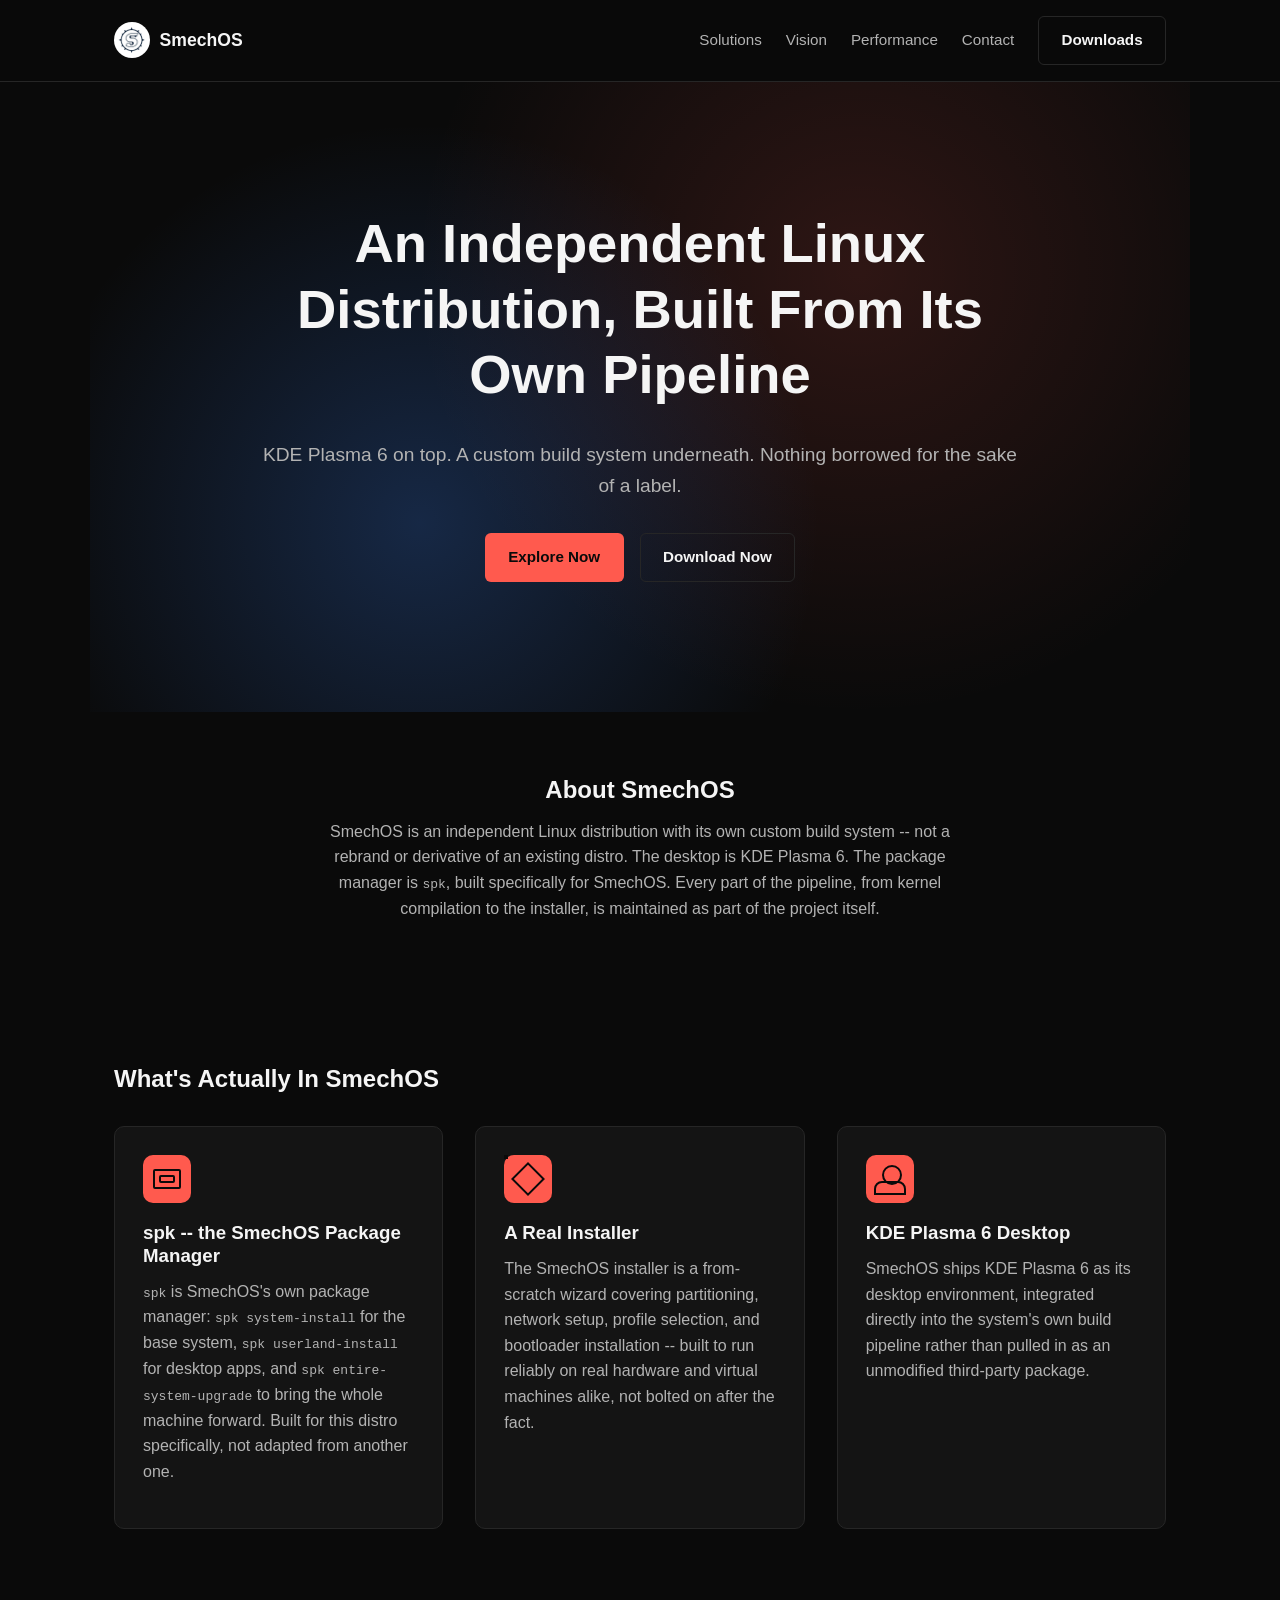
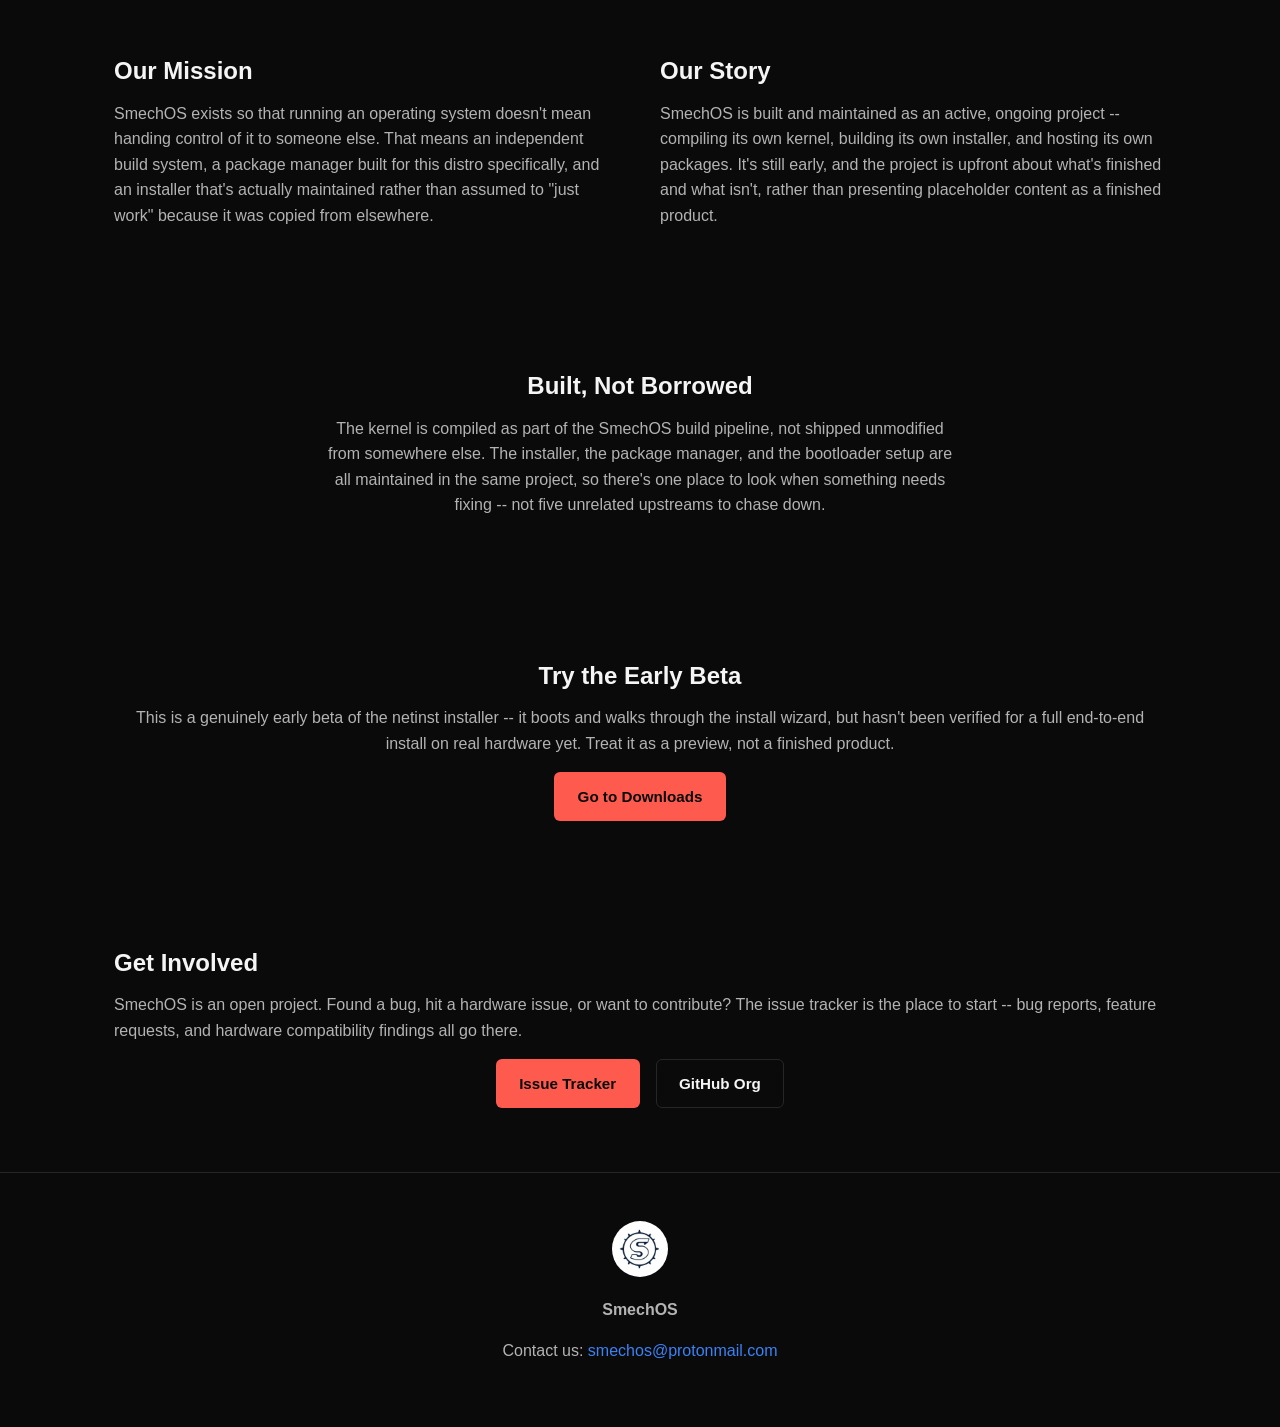
==== index.html @ b71bc3dc "Add favicon" ====
<!DOCTYPE html>
<html lang="en">
<head>
<meta charset="UTF-8">
<meta name="viewport" content="width=device-width, initial-scale=1.0">
<title>SmechOS -- An Independent, Sovereign Linux Distribution</title>
<link rel="stylesheet" href="style.css">
<link rel=icon href=logo.jpg type=image/jpeg>
</head>
<body>

<header class="site-header">
  <div class="header-inner">
    <a class="brand" href="#home">
      <img class="brand-logo" src="logo.jpg" alt="SmechOS logo">
      <span class="brand-name">SmechOS</span>
    </a>
    <nav class="nav" id="nav">
      <a href="#solutions">Solutions</a>
      <a href="#vision">Vision</a>
      <a href="#performance">Performance</a>
      <a href="#contact">Contact</a>
    </nav>
    <a class="btn btn-outline header-cta" href="downloads.html">Downloads</a>
    <button class="nav-toggle" id="navToggle" aria-label="Toggle navigation" aria-expanded="false">
      <span></span><span></span><span></span>
    </button>
  </div>
</header>

<main>

  <section class="hero" id="home">
    <div class="hero-bg" aria-hidden="true"></div>
    <div class="hero-content">
      <h1>An Independent Linux Distribution, Built From Its Own Pipeline</h1>
      <p class="hero-sub">KDE Plasma 6 on top. A custom build system underneath. Nothing borrowed for the sake of a label.</p>
      <div class="hero-actions">
        <a class="btn btn-primary" href="#solutions">Explore Now</a>
        <a class="btn btn-outline" href="downloads.html">Download Now</a>
      </div>
    </div>
  </section>

  <section class="about" id="about">
    <h2>About SmechOS</h2>
    <p>SmechOS is an independent Linux distribution with its own custom build
       system -- not a rebrand or derivative of an existing distro. The
       desktop is KDE Plasma 6. The package manager is <code>spk</code>,
       built specifically for SmechOS. Every part of the pipeline, from
       kernel compilation to the installer, is maintained as part of the
       project itself.</p>
  </section>

  <section class="solutions" id="solutions">
    <h2>What's Actually In SmechOS</h2>
    <div class="feature-grid">
      <article class="feature-card">
        <div class="feature-icon feature-icon-layers" aria-hidden="true"></div>
        <h3>spk -- the SmechOS Package Manager</h3>
        <p><code>spk</code> is SmechOS's own package manager: <code>spk
           system-install</code> for the base system, <code>spk
           userland-install</code> for desktop apps, and <code>spk
           entire-system-upgrade</code> to bring the whole machine forward.
           Built for this distro specifically, not adapted from another
           one.</p>
      </article>
      <article class="feature-card">
        <div class="feature-icon feature-icon-facet" aria-hidden="true"></div>
        <h3>A Real Installer</h3>
        <p>The SmechOS installer is a from-scratch wizard covering
           partitioning, network setup, profile selection, and bootloader
           installation -- built to run reliably on real hardware and
           virtual machines alike, not bolted on after the fact.</p>
      </article>
      <article class="feature-card">
        <div class="feature-icon feature-icon-people" aria-hidden="true"></div>
        <h3>KDE Plasma 6 Desktop</h3>
        <p>SmechOS ships KDE Plasma 6 as its desktop environment, integrated
           directly into the system's own build pipeline rather than pulled
           in as an unmodified third-party package.</p>
      </article>
    </div>
  </section>

  <section class="vision" id="vision">
    <div class="vision-block">
      <h2>Our Mission</h2>
      <p>SmechOS exists so that running an operating system doesn't mean
         handing control of it to someone else. That means an independent
         build system, a package manager built for this distro specifically,
         and an installer that's actually maintained rather than assumed to
         "just work" because it was copied from elsewhere.</p>
    </div>
    <div class="vision-block">
      <h2>Our Story</h2>
      <p>SmechOS is built and maintained as an active, ongoing project --
         compiling its own kernel, building its own installer, and hosting
         its own packages. It's still early, and the project is upfront about
         what's finished and what isn't, rather than presenting placeholder
         content as a finished product.</p>
    </div>
  </section>

  <section class="performance" id="performance">
    <h2>Built, Not Borrowed</h2>
    <p>The kernel is compiled as part of the SmechOS build pipeline, not
       shipped unmodified from somewhere else. The installer, the package
       manager, and the bootloader setup are all maintained in the same
       project, so there's one place to look when something needs fixing --
       not five unrelated upstreams to chase down.</p>
  </section>

  <section class="cta" id="cta">
    <h2>Try the Early Beta</h2>
    <p>This is a genuinely early beta of the netinst installer -- it boots
       and walks through the install wizard, but hasn't been verified for a
       full end-to-end install on real hardware yet. Treat it as a preview,
       not a finished product.</p>
    <a class="btn btn-primary" href="downloads.html">Go to Downloads</a>
  </section>

  <section class="community" id="community">
    <h2>Get Involved</h2>
    <p>SmechOS is an open project. Found a bug, hit a hardware issue, or
       want to contribute? The issue tracker is the place to start --
       bug reports, feature requests, and hardware compatibility findings
       all go there.</p>
    <div class="hero-actions">
      <a class="btn btn-primary" href="https://github.com/Smech-Labs/smechos-issues" target="_blank" rel="noopener">Issue Tracker</a>
      <a class="btn btn-outline" href="https://github.com/Smech-Labs" target="_blank" rel="noopener">GitHub Org</a>
    </div>
  </section>

</main>

<footer class="site-footer" id="contact">
  <img class="footer-logo" src="logo.jpg" alt="SmechOS logo">
  <p class="footer-brand">SmechOS</p>
  <p>Contact us: <a href="mailto:smechos@protonmail.com">smechos@protonmail.com</a></p>
</footer>

<script src="app.js"></script>
</body>
</html>
---- style.css ----
/* SmechOS -- hand-authored replica of the Wix marketing site layout */

:root {
  --bg: #0a0a0a;
  --bg-raised: #141414;
  --text: #f5f5f5;
  --text-dim: #b3b3b3;
  --accent: #ff5a4e;
  --accent-blue: #3b82f6;
  --border: #262626;
  --max-width: 1100px;
}

* {
  box-sizing: border-box;
}

html, body {
  margin: 0;
  padding: 0;
  background: var(--bg);
  color: var(--text);
  font-family: -apple-system, "Segoe UI", Roboto, Helvetica, Arial, sans-serif;
  line-height: 1.6;
  scroll-behavior: smooth;
}

h1, h2, h3 {
  font-weight: 700;
  line-height: 1.2;
  margin: 0 0 0.6em;
}

p {
  color: var(--text-dim);
  margin: 0 0 1em;
}

a {
  color: var(--text);
  text-decoration: none;
}

/* ---------- header ---------- */

.site-header {
  position: sticky;
  top: 0;
  z-index: 50;
  background: rgba(10, 10, 10, 0.92);
  backdrop-filter: blur(6px);
  border-bottom: 1px solid var(--border);
}

.header-inner {
  max-width: var(--max-width);
  margin: 0 auto;
  padding: 1rem 1.5rem;
  display: flex;
  align-items: center;
  gap: 1.5rem;
}

.brand {
  display: flex;
  align-items: center;
  gap: 0.6rem;
  margin-right: auto;
}

.brand-logo {
  width: 36px;
  height: 36px;
  border-radius: 50%;
}

.brand-name {
  font-weight: 700;
  font-size: 1.1rem;
}

.nav {
  display: flex;
  gap: 1.5rem;
}

.nav a {
  color: var(--text-dim);
  font-size: 0.95rem;
  transition: color 0.15s ease;
}

.nav a:hover,
.nav a:focus {
  color: var(--accent);
}

.header-cta {
  flex-shrink: 0;
}

.nav-toggle {
  display: none;
  flex-direction: column;
  justify-content: center;
  gap: 5px;
  width: 32px;
  height: 32px;
  background: none;
  border: none;
  cursor: pointer;
  padding: 0;
}

.nav-toggle span {
  display: block;
  height: 2px;
  background: var(--text);
}

/* ---------- buttons ---------- */

.btn {
  display: inline-block;
  padding: 0.7rem 1.4rem;
  border-radius: 6px;
  font-size: 0.95rem;
  font-weight: 600;
  cursor: pointer;
  border: 1px solid transparent;
  transition: transform 0.15s ease, background 0.15s ease, color 0.15s ease;
}

.btn:hover {
  transform: translateY(-1px);
}

.btn-primary {
  background: var(--accent);
  color: #0a0a0a;
}

.btn-primary:hover {
  background: #ff7167;
}

.btn-outline {
  background: transparent;
  color: var(--text);
  border-color: var(--border);
}

.btn-outline:hover {
  border-color: var(--accent);
  color: var(--accent);
}

/* ---------- hero ---------- */

.hero {
  position: relative;
  min-height: 70vh;
  display: flex;
  align-items: center;
  justify-content: center;
  text-align: center;
  overflow: hidden;
  padding: 4rem 1.5rem;
}

.hero-bg {
  position: absolute;
  inset: 0;
  z-index: 0;
  background:
    radial-gradient(circle at 30% 70%, rgba(59, 130, 246, 0.25), transparent 45%),
    radial-gradient(circle at 70% 30%, rgba(255, 90, 78, 0.15), transparent 50%);
  animation: drift 18s ease-in-out infinite alternate;
}

@keyframes drift {
  from { transform: scale(1) translate(0, 0); }
  to   { transform: scale(1.15) translate(-2%, 2%); }
}

.hero-content {
  position: relative;
  z-index: 1;
  max-width: 760px;
}

.hero h1 {
  font-size: clamp(2.2rem, 5vw, 3.4rem);
}

.hero-sub {
  font-size: 1.2rem;
  color: var(--text-dim);
  margin-bottom: 2rem;
}

.hero-actions {
  display: flex;
  gap: 1rem;
  justify-content: center;
  flex-wrap: wrap;
}

/* ---------- generic section ---------- */

main > section {
  max-width: var(--max-width);
  margin: 0 auto;
  padding: 4rem 1.5rem;
}

.about, .performance, .cta {
  text-align: center;
}

.about p, .performance p {
  max-width: 640px;
  margin-inline: auto;
}

/* ---------- feature grid ---------- */

.feature-grid {
  display: grid;
  grid-template-columns: repeat(auto-fit, minmax(260px, 1fr));
  gap: 2rem;
  margin-top: 2rem;
}

.feature-card {
  background: var(--bg-raised);
  border: 1px solid var(--border);
  border-radius: 10px;
  padding: 1.75rem;
}

.feature-icon {
  width: 48px;
  height: 48px;
  border-radius: 10px;
  background: var(--accent);
  margin-bottom: 1.2rem;
  position: relative;
}

.feature-icon::before,
.feature-icon::after {
  content: "";
  position: absolute;
  border: 2px solid #0a0a0a;
}

.feature-icon-layers::before {
  inset: 14px 10px;
  border-radius: 2px;
}

.feature-icon-layers::after {
  inset: 20px 16px;
  border-radius: 2px;
}

.feature-icon-facet::before {
  inset: 12px;
  transform: rotate(45deg);
}

.feature-icon-people::before {
  width: 16px;
  height: 16px;
  border-radius: 50%;
  top: 10px;
  left: 16px;
}

.feature-icon-people::after {
  inset: 26px 8px 8px 8px;
  border-radius: 8px 8px 0 0;
}

/* ---------- vision ---------- */

.vision {
  display: grid;
  grid-template-columns: repeat(auto-fit, minmax(300px, 1fr));
  gap: 2.5rem;
}

/* ---------- cta ---------- */

.cta-note {
  margin-top: 1rem;
  font-size: 0.9rem;
  max-width: 480px;
  margin-inline: auto;
}

/* ---------- footer ---------- */

.site-footer {
  text-align: center;
  padding: 3rem 1.5rem;
  border-top: 1px solid var(--border);
}

.footer-logo {
  width: 56px;
  height: 56px;
  border-radius: 50%;
  margin-bottom: 0.75rem;
}

.footer-brand {
  font-weight: 700;
  margin-bottom: 1rem;
}

.site-footer a {
  color: var(--accent-blue);
}

/* ---------- responsive nav ---------- */

@media (max-width: 720px) {
  .nav {
    position: absolute;
    top: 100%;
    left: 0;
    right: 0;
    background: var(--bg-raised);
    border-bottom: 1px solid var(--border);
    flex-direction: column;
    padding: 1rem 1.5rem;
    gap: 1rem;
    display: none;
  }

  .nav.open {
    display: flex;
  }

  .header-cta {
    display: none;
  }

  .nav-toggle {
    display: flex;
  }
}

/* ---------- downloads page ---------- */

.downloads-list {
  max-width: var(--max-width);
  margin: 0 auto;
  padding: 0 1.5rem 4rem;
}

.download-card {
  background: var(--bg-raised);
  border: 1px solid var(--border);
  border-radius: 10px;
  padding: 1.75rem;
}

.download-card-header {
  display: flex;
  align-items: center;
  gap: 1rem;
  margin-bottom: 1rem;
}

.download-card-header h3 {
  margin: 0;
}

.badge {
  display: inline-block;
  padding: 0.25rem 0.7rem;
  border-radius: 999px;
  font-size: 0.78rem;
  font-weight: 700;
  text-transform: uppercase;
  letter-spacing: 0.02em;
}

.badge-beta {
  background: rgba(255, 90, 78, 0.15);
  color: var(--accent);
  border: 1px solid var(--accent);
}

.download-meta {
  display: grid;
  grid-template-columns: max-content 1fr;
  gap: 0.4rem 1rem;
  margin: 1.25rem 0;
  font-size: 0.92rem;
}

.download-meta dt {
  color: var(--text-dim);
  font-weight: 600;
}

.download-meta dd {
  margin: 0;
  word-break: break-all;
}

.download-meta code {
  background: var(--bg);
  padding: 0.15rem 0.4rem;
  border-radius: 4px;
  font-size: 0.85rem;
}

.download-actions {
  display: flex;
  gap: 1rem;
  flex-wrap: wrap;
}

.verify-cmd {
  background: var(--bg-raised);
  border: 1px solid var(--border);
  border-radius: 6px;
  padding: 1rem 1.25rem;
  overflow-x: auto;
  color: var(--text);
}
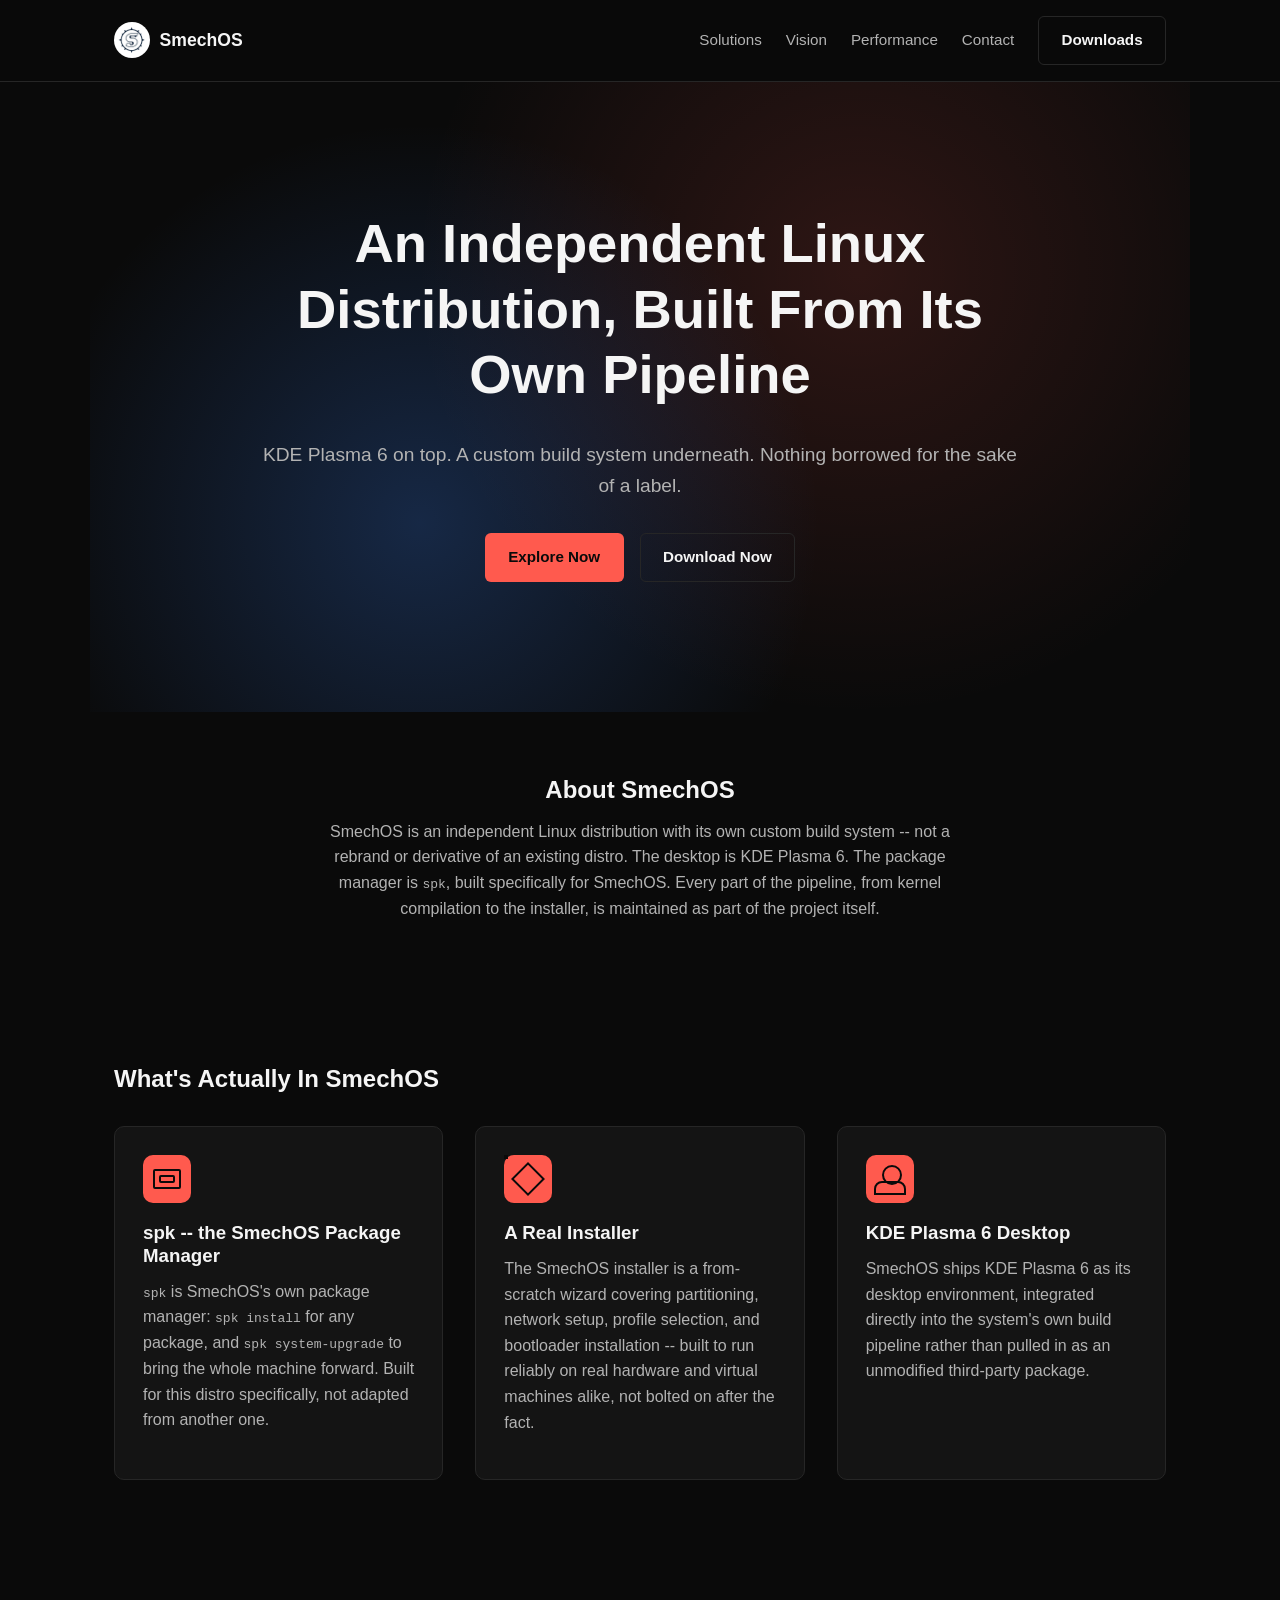
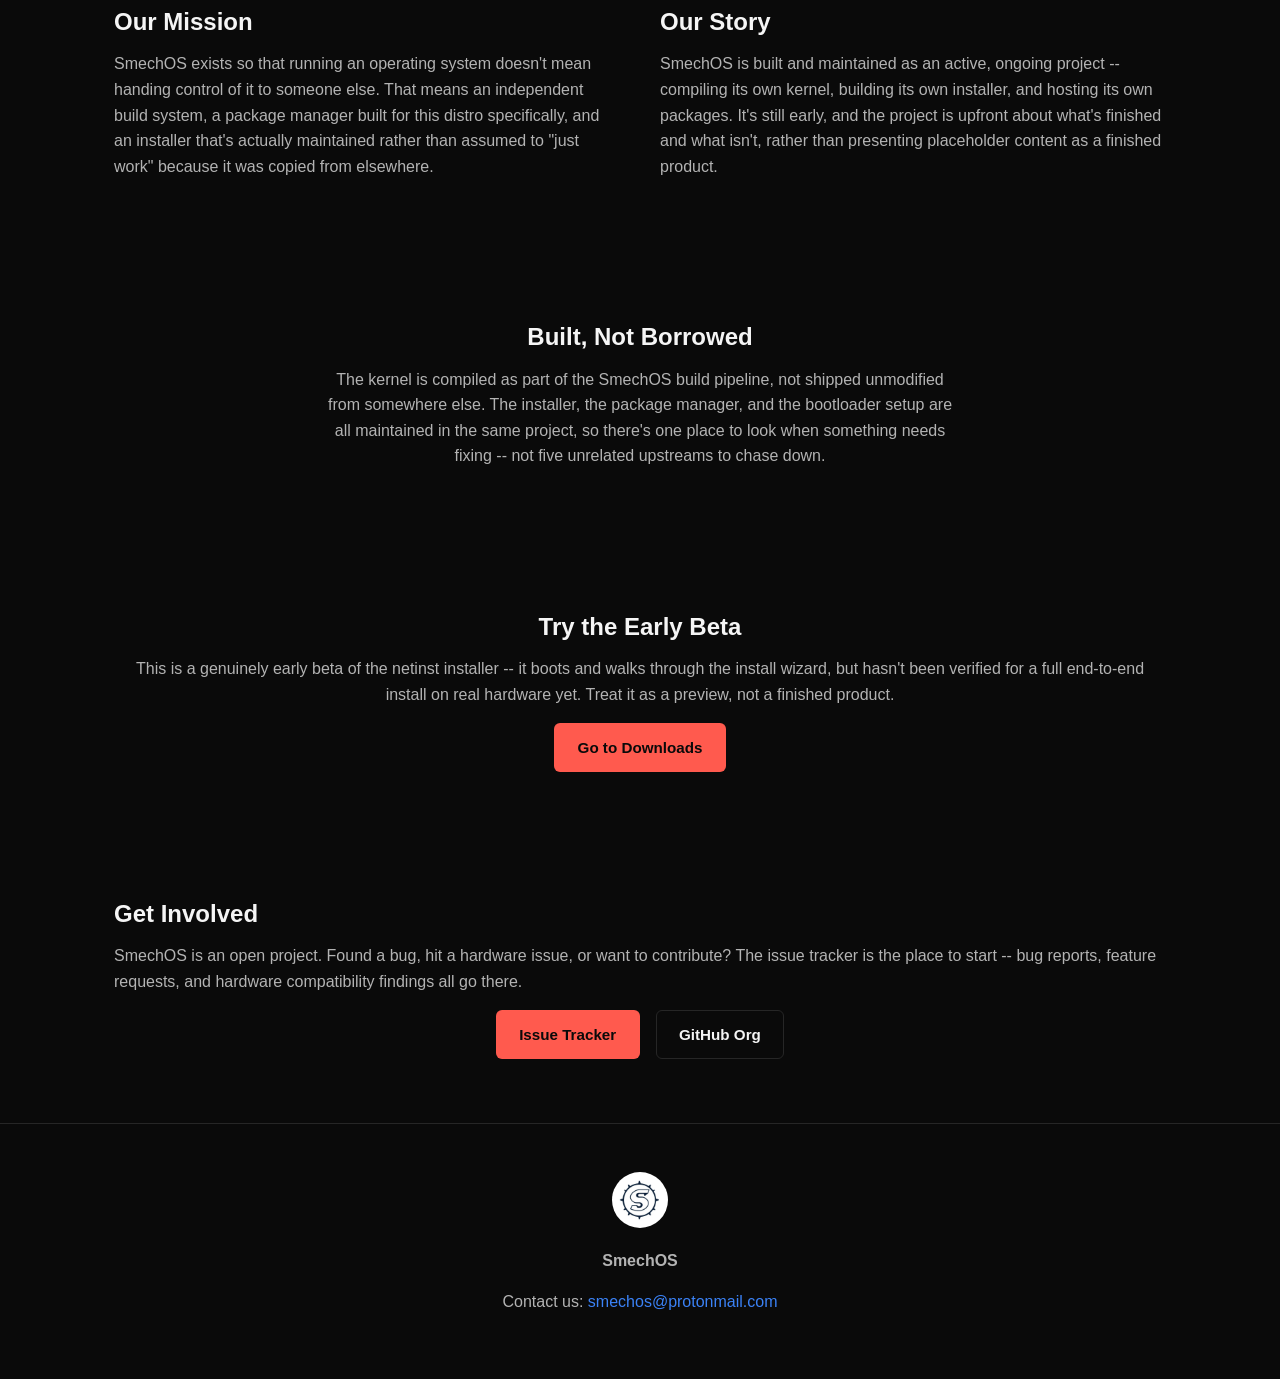
==== commit 0a0ce463: "update spk card to v2 command names Replace deprecated system-install/userland-install/entire-system" ====
--- a/index.html
+++ b/index.html
@@ -5,7 +5,7 @@
 <meta name="viewport" content="width=device-width, initial-scale=1.0">
 <title>SmechOS -- An Independent, Sovereign Linux Distribution</title>
 <link rel="stylesheet" href="style.css">
-<link rel=icon href=logo.jpg type=image/jpeg>
+<link rel="icon" href="logo.jpg" type="image/jpeg">
 </head>
 <body>
 
@@ -59,9 +59,8 @@
         <div class="feature-icon feature-icon-layers" aria-hidden="true"></div>
         <h3>spk -- the SmechOS Package Manager</h3>
         <p><code>spk</code> is SmechOS's own package manager: <code>spk
-           system-install</code> for the base system, <code>spk
-           userland-install</code> for desktop apps, and <code>spk
-           entire-system-upgrade</code> to bring the whole machine forward.
+           install</code> for any package, and <code>spk
+           system-upgrade</code> to bring the whole machine forward.
            Built for this distro specifically, not adapted from another
            one.</p>
       </article>
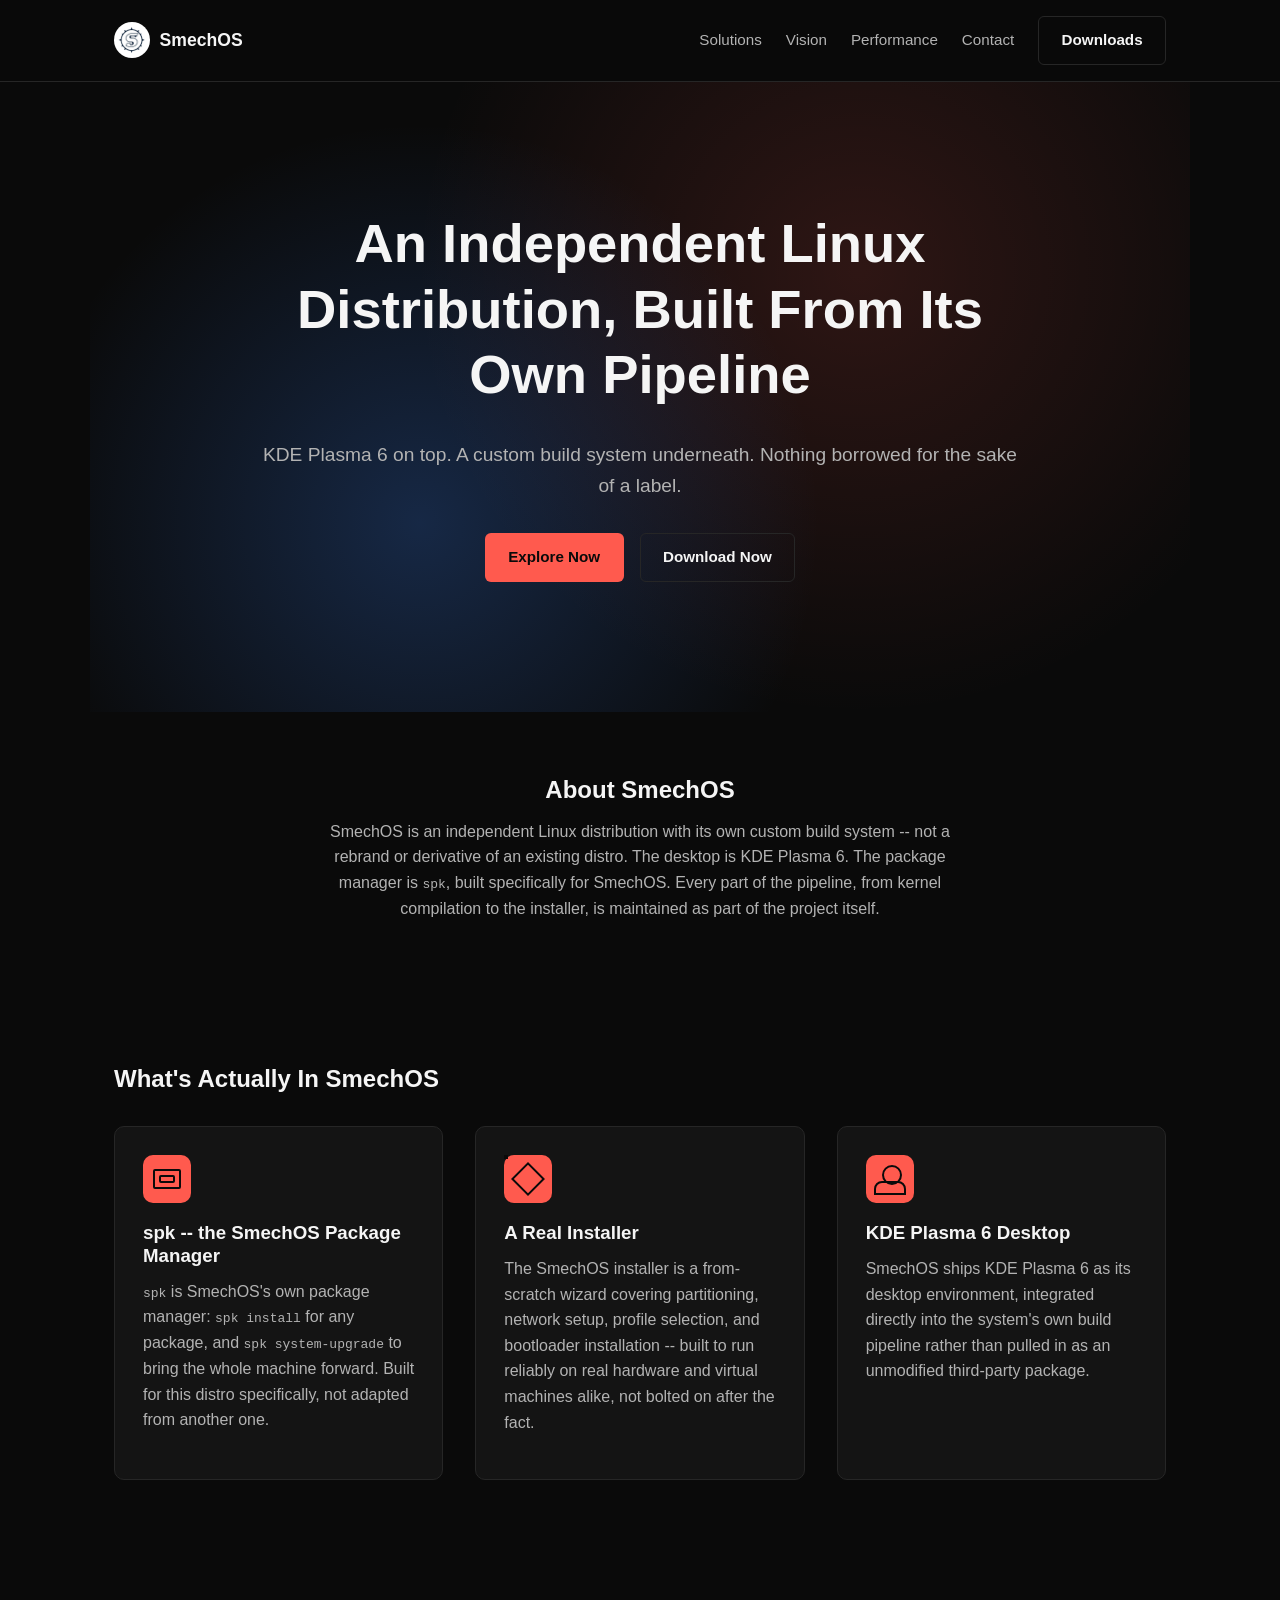
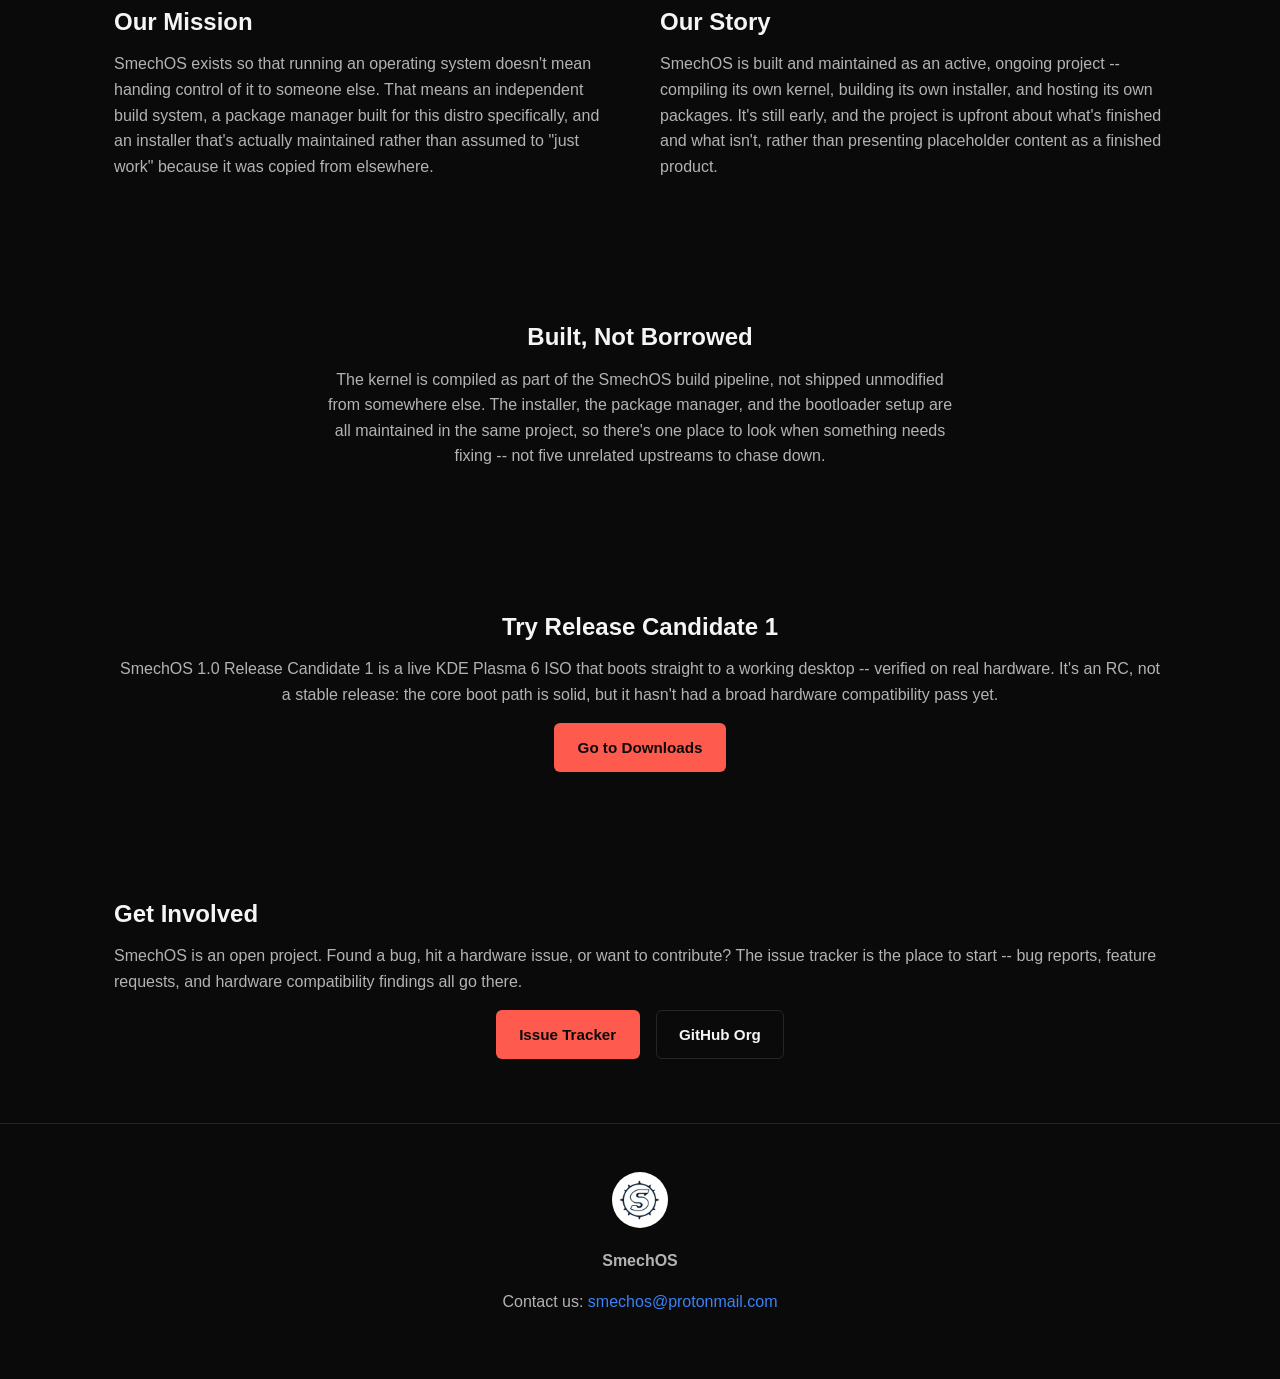
==== commit 9717ef36: "Point downloads at SmechOS 1.0 RC1, retire earlier alpha/beta ISOs ISOs now distributed from the ded" ====
--- a/index.html
+++ b/index.html
@@ -111,11 +111,11 @@
   </section>
 
   <section class="cta" id="cta">
-    <h2>Try the Early Beta</h2>
-    <p>This is a genuinely early beta of the netinst installer -- it boots
-       and walks through the install wizard, but hasn't been verified for a
-       full end-to-end install on real hardware yet. Treat it as a preview,
-       not a finished product.</p>
+    <h2>Try Release Candidate 1</h2>
+    <p>SmechOS 1.0 Release Candidate 1 is a live KDE Plasma 6 ISO that boots
+       straight to a working desktop -- verified on real hardware. It's an
+       RC, not a stable release: the core boot path is solid, but it hasn't
+       had a broad hardware compatibility pass yet.</p>
     <a class="btn btn-primary" href="downloads.html">Go to Downloads</a>
   </section>
 
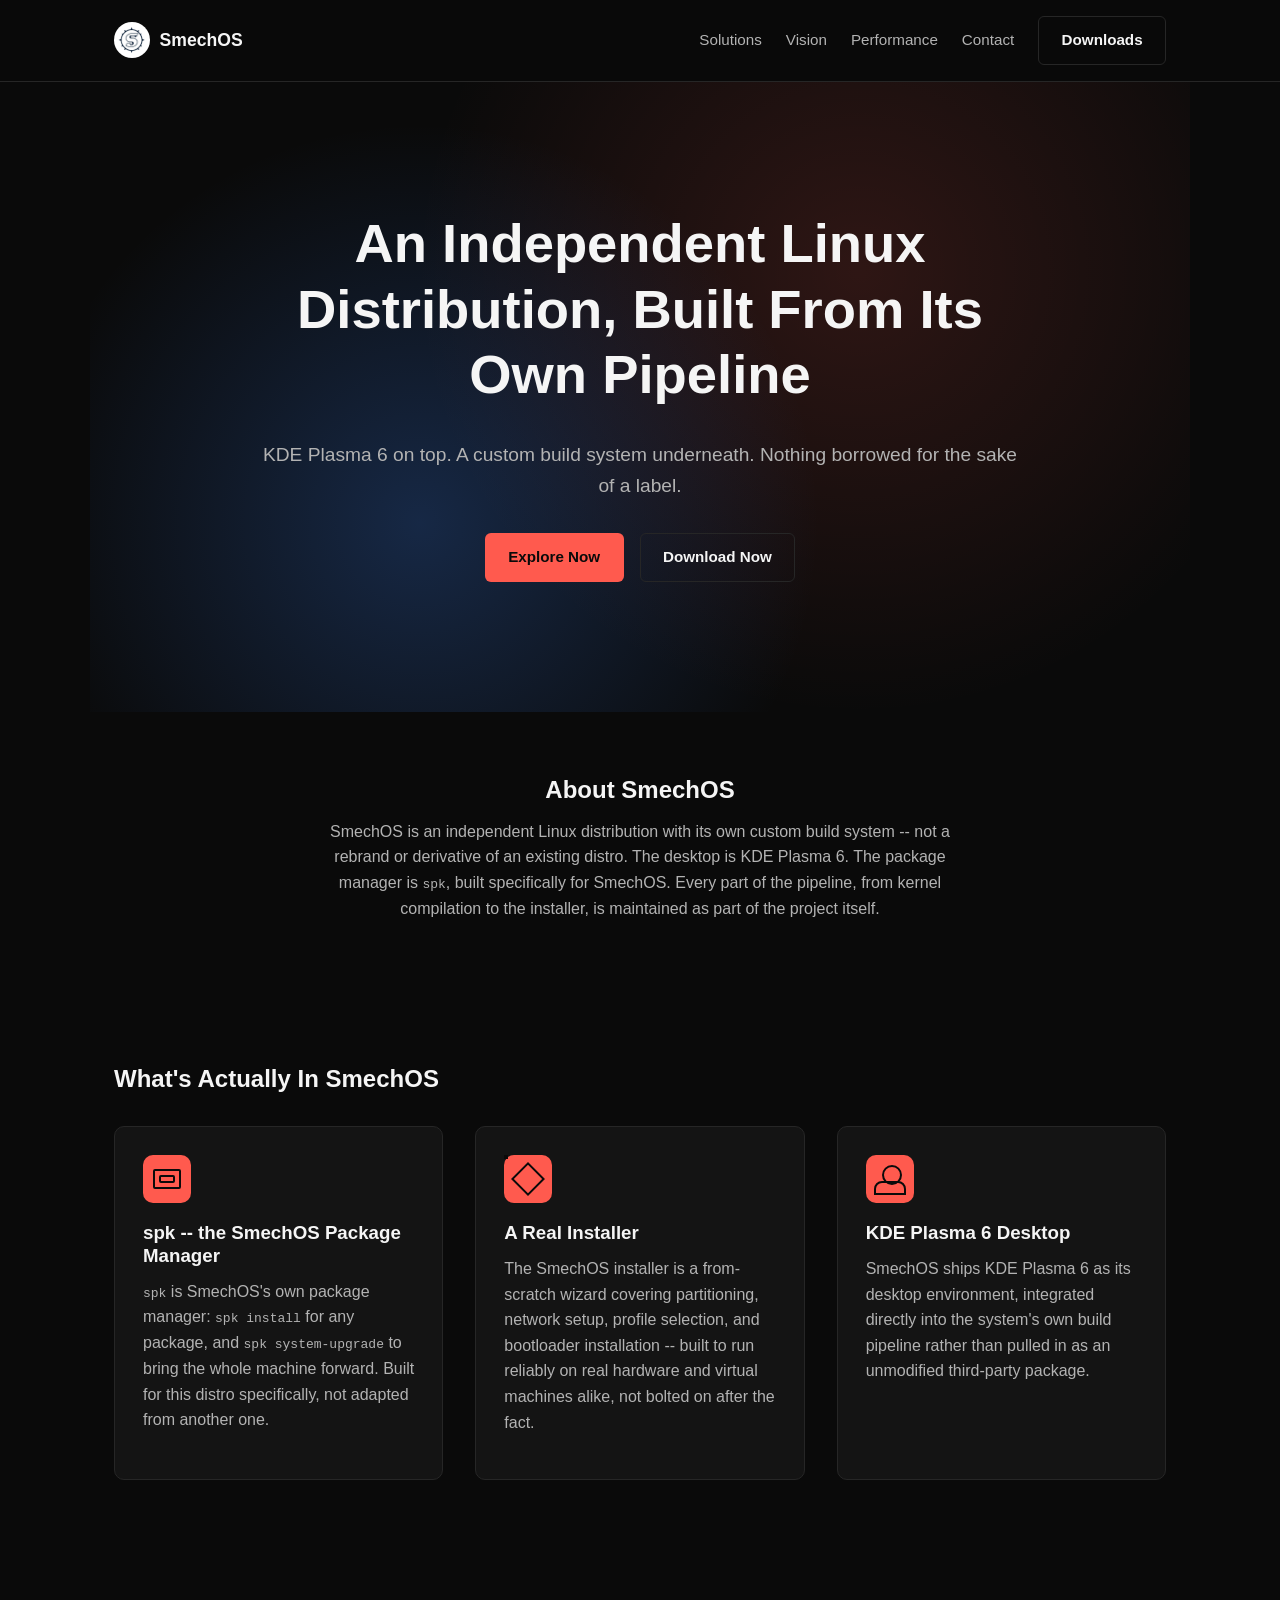
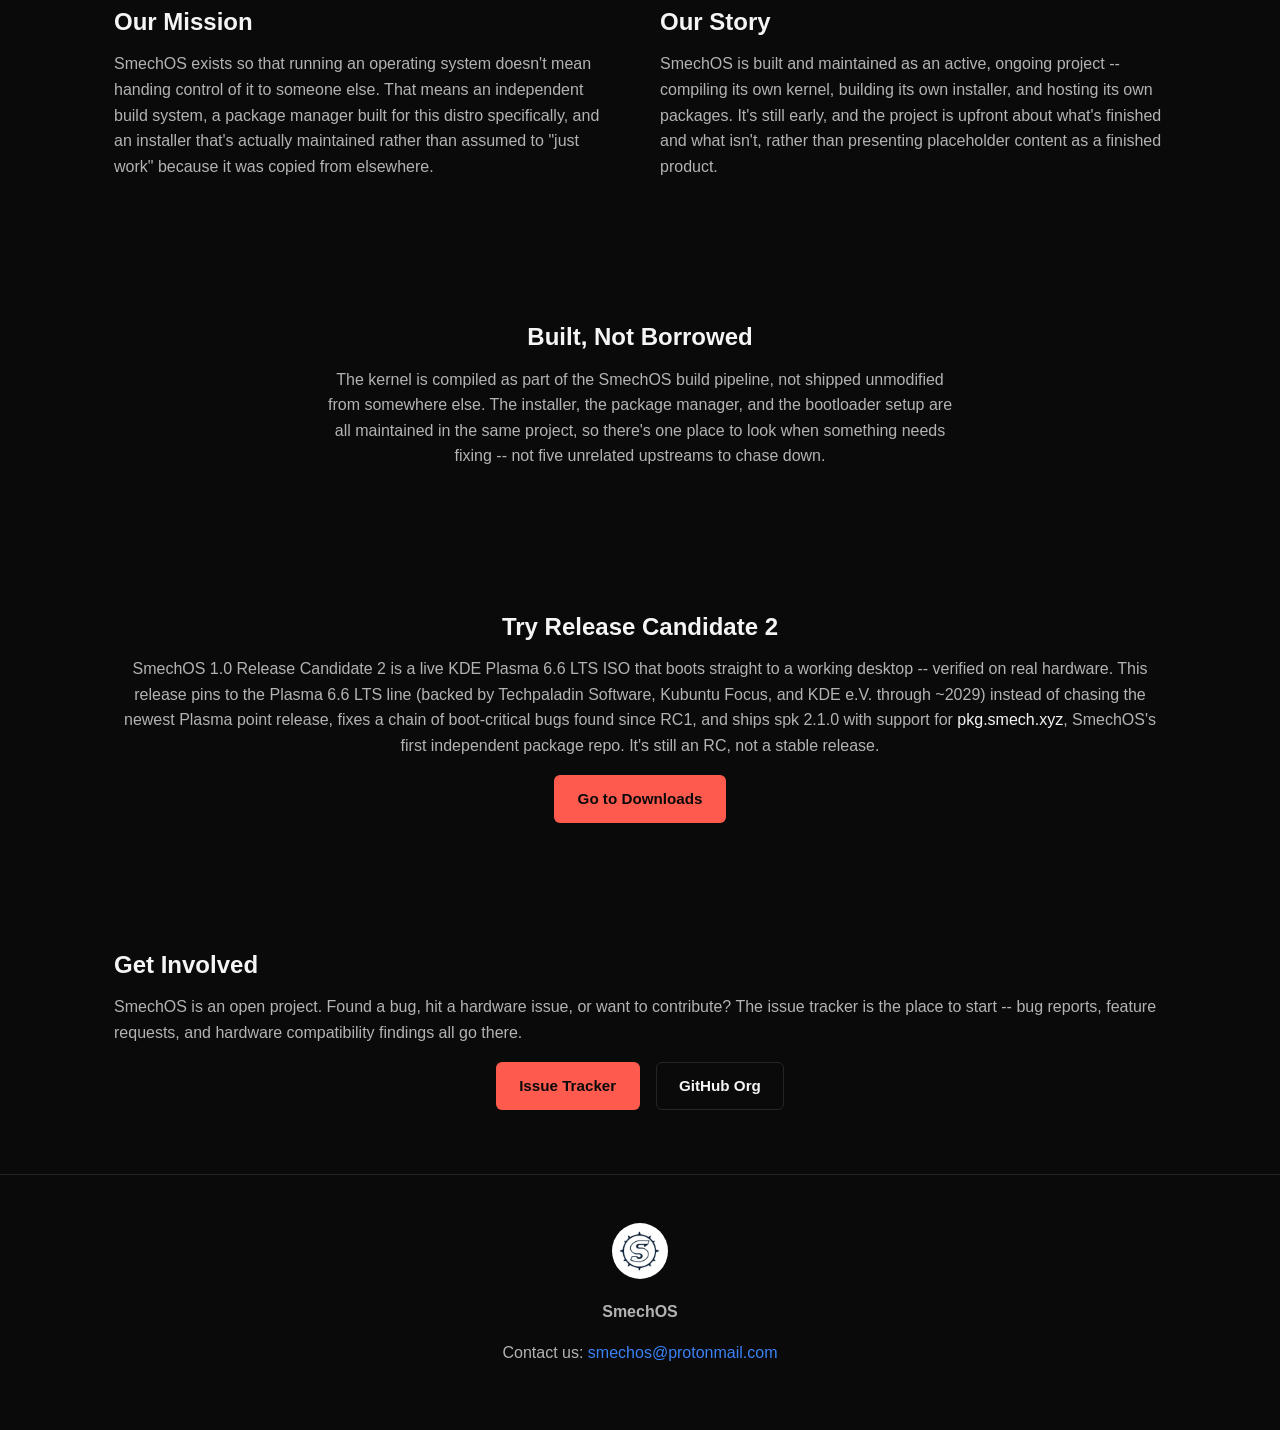
==== commit 29c52a27: "Add SmechOS 1.0 RC2 to downloads, update homepage CTA Plasma 6.6 LTS pin, boot-critical bug fixes, s" ====
--- a/index.html
+++ b/index.html
@@ -3,9 +3,29 @@
 <head>
 <meta charset="UTF-8">
 <meta name="viewport" content="width=device-width, initial-scale=1.0">
+<meta name="google-site-verification" content="x3f12THFJ5OekCMr3U08rLsCxz53IqWxdbclRZMlLFw" />
 <title>SmechOS -- An Independent, Sovereign Linux Distribution</title>
 <link rel="stylesheet" href="style.css">
 <link rel="icon" href="logo.jpg" type="image/jpeg">
+<meta name="description" content="SmechOS is an independent Linux distribution built entirely from source -- not based on Gentoo, Ubuntu, or Arch. Includes its own kernel build, KDE Plasma 6 desktop, and the spk package manager. Built by Smech Labs.">
+<script type="application/ld+json">
+{
+  "@context": "https://schema.org",
+  "@type": "SoftwareApplication",
+  "name": "SmechOS",
+  "applicationCategory": "OperatingSystem",
+  "operatingSystem": "Linux",
+  "description": "SmechOS is an independent Linux distribution built entirely from source -- not based on Gentoo, Ubuntu, or Arch. Includes its own kernel build, KDE Plasma 6 desktop, and the spk package manager.",
+  "url": "https://os.smech.xyz",
+  "downloadUrl": "https://os.smech.xyz/downloads.html",
+  "softwareVersion": "1.0 Release Candidate 2",
+  "publisher": {
+    "@type": "Organization",
+    "name": "Smech Labs",
+    "url": "https://labs.smech.xyz"
+  }
+}
+</script>
 </head>
 <body>
 
@@ -111,11 +131,15 @@
   </section>
 
   <section class="cta" id="cta">
-    <h2>Try Release Candidate 1</h2>
-    <p>SmechOS 1.0 Release Candidate 1 is a live KDE Plasma 6 ISO that boots
-       straight to a working desktop -- verified on real hardware. It's an
-       RC, not a stable release: the core boot path is solid, but it hasn't
-       had a broad hardware compatibility pass yet.</p>
+    <h2>Try Release Candidate 2</h2>
+    <p>SmechOS 1.0 Release Candidate 2 is a live KDE Plasma 6.6 LTS ISO that
+       boots straight to a working desktop -- verified on real hardware. This
+       release pins to the Plasma 6.6 LTS line (backed by Techpaladin
+       Software, Kubuntu Focus, and KDE e.V. through ~2029) instead of
+       chasing the newest Plasma point release, fixes a chain of boot-critical
+       bugs found since RC1, and ships spk 2.1.0 with support for
+       <a href="https://pkg.smech.xyz">pkg.smech.xyz</a>, SmechOS's first
+       independent package repo. It's still an RC, not a stable release.</p>
     <a class="btn btn-primary" href="downloads.html">Go to Downloads</a>
   </section>
 
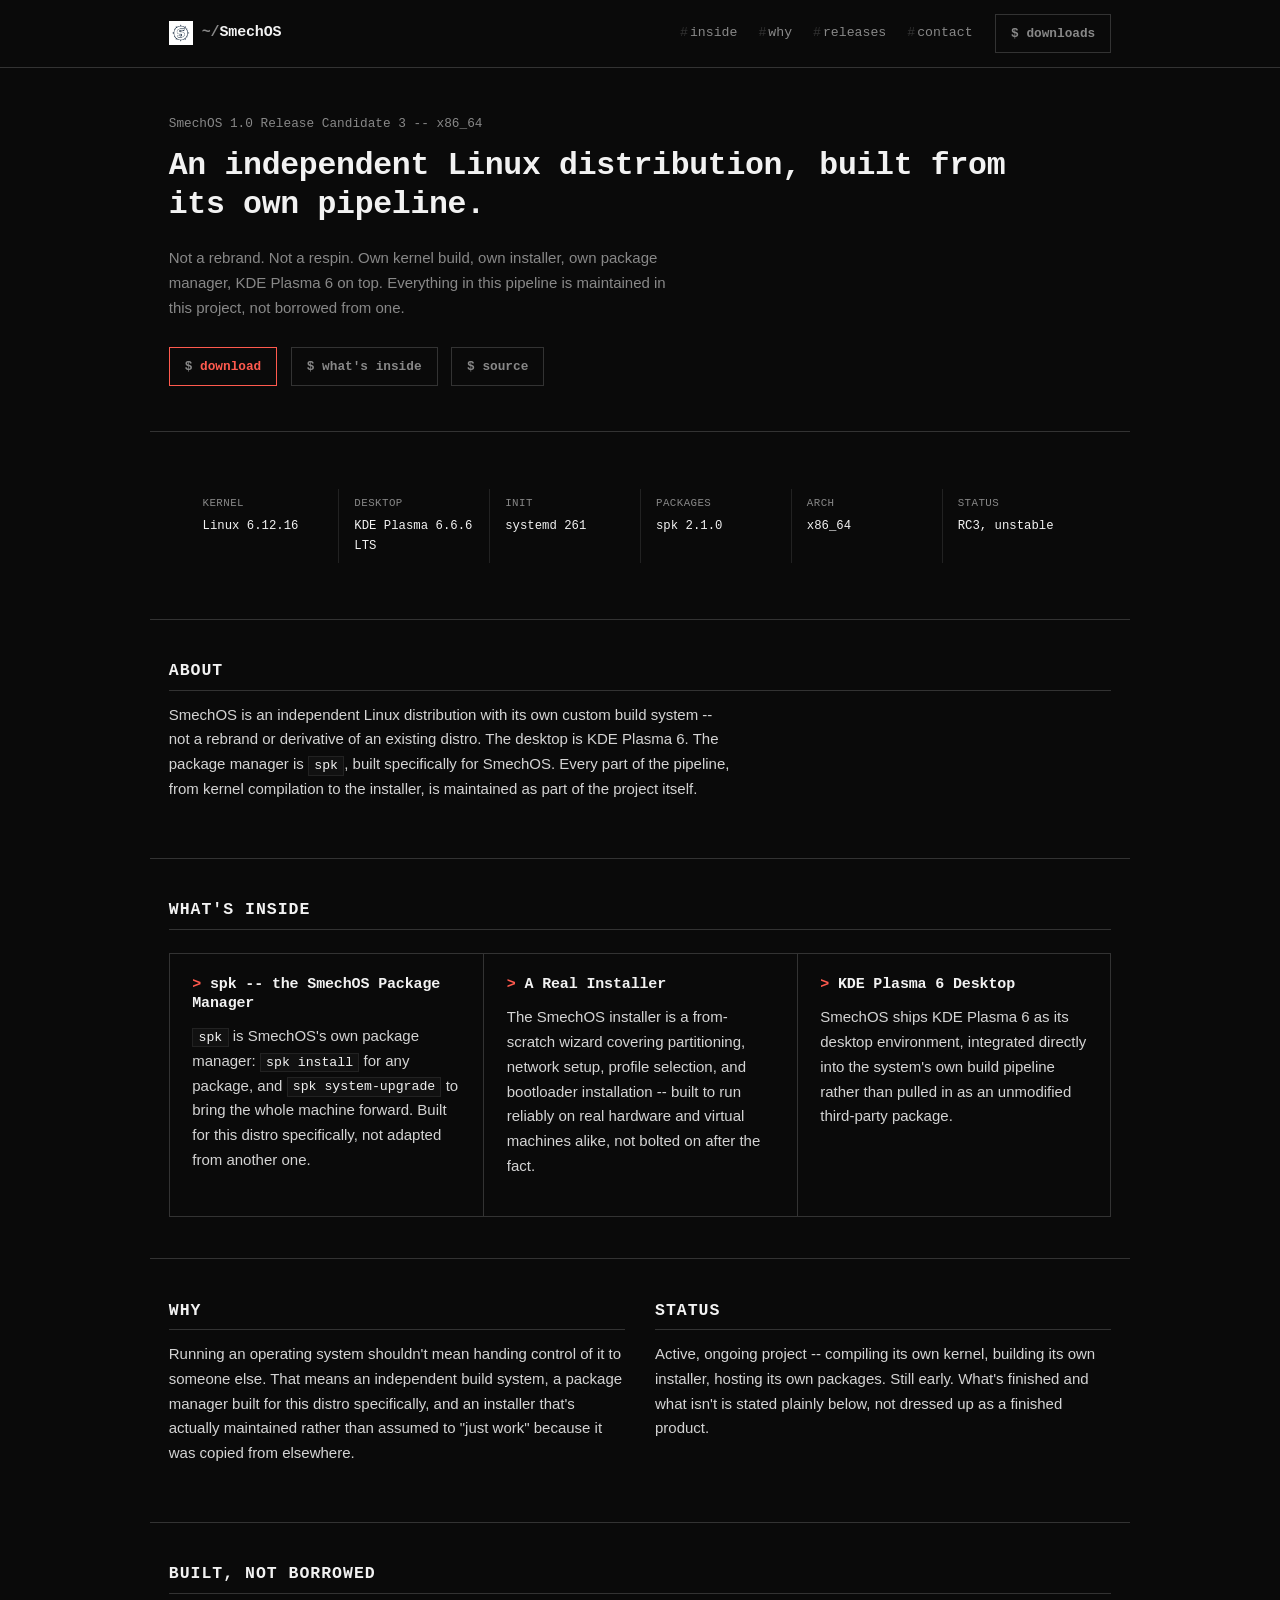
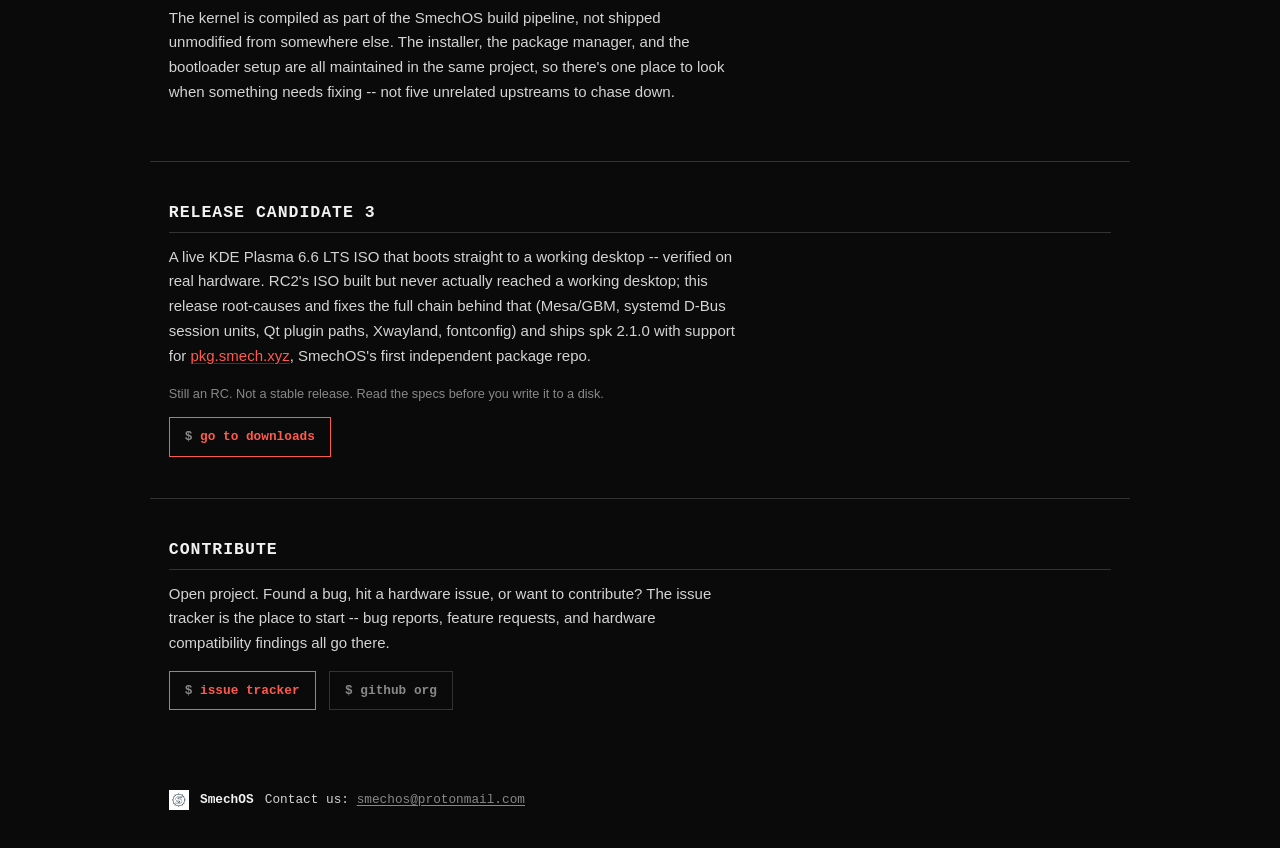
==== commit 4fbe8292: "Redesign site (plain/monospace, Arch-Void style) and add RC3 Strips the SaaS marketing-site look (gr" ====
--- a/index.html
+++ b/index.html
@@ -18,7 +18,7 @@
   "description": "SmechOS is an independent Linux distribution built entirely from source -- not based on Gentoo, Ubuntu, or Arch. Includes its own kernel build, KDE Plasma 6 desktop, and the spk package manager.",
   "url": "https://os.smech.xyz",
   "downloadUrl": "https://os.smech.xyz/downloads.html",
-  "softwareVersion": "1.0 Release Candidate 2",
+  "softwareVersion": "1.0 Release Candidate 3",
   "publisher": {
     "@type": "Organization",
     "name": "Smech Labs",
@@ -36,12 +36,12 @@
       <span class="brand-name">SmechOS</span>
     </a>
     <nav class="nav" id="nav">
-      <a href="#solutions">Solutions</a>
-      <a href="#vision">Vision</a>
-      <a href="#performance">Performance</a>
-      <a href="#contact">Contact</a>
+      <a href="#solutions">inside</a>
+      <a href="#vision">why</a>
+      <a href="#cta">releases</a>
+      <a href="#contact">contact</a>
     </nav>
-    <a class="btn btn-outline header-cta" href="downloads.html">Downloads</a>
+    <a class="btn btn-outline header-cta" href="downloads.html">downloads</a>
     <button class="nav-toggle" id="navToggle" aria-label="Toggle navigation" aria-expanded="false">
       <span></span><span></span><span></span>
     </button>
@@ -51,19 +51,33 @@
 <main>
 
   <section class="hero" id="home">
-    <div class="hero-bg" aria-hidden="true"></div>
     <div class="hero-content">
-      <h1>An Independent Linux Distribution, Built From Its Own Pipeline</h1>
-      <p class="hero-sub">KDE Plasma 6 on top. A custom build system underneath. Nothing borrowed for the sake of a label.</p>
+      <div class="eyebrow">SmechOS 1.0 Release Candidate 3 -- x86_64</div>
+      <h1>An independent Linux distribution, built from its own pipeline.</h1>
+      <p class="hero-sub">Not a rebrand. Not a respin. Own kernel build, own installer,
+         own package manager, KDE Plasma 6 on top. Everything in this
+         pipeline is maintained in this project, not borrowed from one.</p>
       <div class="hero-actions">
-        <a class="btn btn-primary" href="#solutions">Explore Now</a>
-        <a class="btn btn-outline" href="downloads.html">Download Now</a>
+        <a class="btn btn-primary" href="downloads.html">download</a>
+        <a class="btn btn-outline" href="#solutions">what's inside</a>
+        <a class="btn btn-outline" href="https://github.com/Smech-Labs" target="_blank" rel="noopener">source</a>
       </div>
     </div>
   </section>
 
+  <section class="facts" aria-label="Quick specs">
+    <dl class="facts-inner">
+      <div class="fact"><dt>Kernel</dt><dd>Linux 6.12.16</dd></div>
+      <div class="fact"><dt>Desktop</dt><dd>KDE Plasma 6.6.6 LTS</dd></div>
+      <div class="fact"><dt>Init</dt><dd>systemd 261</dd></div>
+      <div class="fact"><dt>Packages</dt><dd>spk 2.1.0</dd></div>
+      <div class="fact"><dt>Arch</dt><dd>x86_64</dd></div>
+      <div class="fact"><dt>Status</dt><dd>RC3, unstable</dd></div>
+    </dl>
+  </section>
+
   <section class="about" id="about">
-    <h2>About SmechOS</h2>
+    <h2>About</h2>
     <p>SmechOS is an independent Linux distribution with its own custom build
        system -- not a rebrand or derivative of an existing distro. The
        desktop is KDE Plasma 6. The package manager is <code>spk</code>,
@@ -73,7 +87,7 @@
   </section>
 
   <section class="solutions" id="solutions">
-    <h2>What's Actually In SmechOS</h2>
+    <h2>What's inside</h2>
     <div class="feature-grid">
       <article class="feature-card">
         <div class="feature-icon feature-icon-layers" aria-hidden="true"></div>
@@ -104,25 +118,24 @@
 
   <section class="vision" id="vision">
     <div class="vision-block">
-      <h2>Our Mission</h2>
-      <p>SmechOS exists so that running an operating system doesn't mean
-         handing control of it to someone else. That means an independent
-         build system, a package manager built for this distro specifically,
-         and an installer that's actually maintained rather than assumed to
-         "just work" because it was copied from elsewhere.</p>
+      <h2>Why</h2>
+      <p>Running an operating system shouldn't mean handing control of it to
+         someone else. That means an independent build system, a package
+         manager built for this distro specifically, and an installer that's
+         actually maintained rather than assumed to "just work" because it
+         was copied from elsewhere.</p>
     </div>
     <div class="vision-block">
-      <h2>Our Story</h2>
-      <p>SmechOS is built and maintained as an active, ongoing project --
-         compiling its own kernel, building its own installer, and hosting
-         its own packages. It's still early, and the project is upfront about
-         what's finished and what isn't, rather than presenting placeholder
-         content as a finished product.</p>
+      <h2>Status</h2>
+      <p>Active, ongoing project -- compiling its own kernel, building its
+         own installer, hosting its own packages. Still early. What's
+         finished and what isn't is stated plainly below, not dressed up as
+         a finished product.</p>
     </div>
   </section>
 
   <section class="performance" id="performance">
-    <h2>Built, Not Borrowed</h2>
+    <h2>Built, not borrowed</h2>
     <p>The kernel is compiled as part of the SmechOS build pipeline, not
        shipped unmodified from somewhere else. The installer, the package
        manager, and the bootloader setup are all maintained in the same
@@ -131,27 +144,27 @@
   </section>
 
   <section class="cta" id="cta">
-    <h2>Try Release Candidate 2</h2>
-    <p>SmechOS 1.0 Release Candidate 2 is a live KDE Plasma 6.6 LTS ISO that
-       boots straight to a working desktop -- verified on real hardware. This
-       release pins to the Plasma 6.6 LTS line (backed by Techpaladin
-       Software, Kubuntu Focus, and KDE e.V. through ~2029) instead of
-       chasing the newest Plasma point release, fixes a chain of boot-critical
-       bugs found since RC1, and ships spk 2.1.0 with support for
-       <a href="https://pkg.smech.xyz">pkg.smech.xyz</a>, SmechOS's first
-       independent package repo. It's still an RC, not a stable release.</p>
-    <a class="btn btn-primary" href="downloads.html">Go to Downloads</a>
+    <h2>Release Candidate 3</h2>
+    <p>A live KDE Plasma 6.6 LTS ISO that boots straight to a working desktop
+       -- verified on real hardware. RC2's ISO built but never actually
+       reached a working desktop; this release root-causes and fixes the
+       full chain behind that (Mesa/GBM, systemd D-Bus session units, Qt
+       plugin paths, Xwayland, fontconfig) and ships spk 2.1.0 with support
+       for <a href="https://pkg.smech.xyz">pkg.smech.xyz</a>, SmechOS's first
+       independent package repo.</p>
+    <p class="cta-note">Still an RC. Not a stable release. Read the specs
+       before you write it to a disk.</p>
+    <a class="btn btn-primary" href="downloads.html">go to downloads</a>
   </section>
 
   <section class="community" id="community">
-    <h2>Get Involved</h2>
-    <p>SmechOS is an open project. Found a bug, hit a hardware issue, or
-       want to contribute? The issue tracker is the place to start --
-       bug reports, feature requests, and hardware compatibility findings
-       all go there.</p>
+    <h2>Contribute</h2>
+    <p>Open project. Found a bug, hit a hardware issue, or want to
+       contribute? The issue tracker is the place to start -- bug reports,
+       feature requests, and hardware compatibility findings all go there.</p>
     <div class="hero-actions">
-      <a class="btn btn-primary" href="https://github.com/Smech-Labs/smechos-issues" target="_blank" rel="noopener">Issue Tracker</a>
-      <a class="btn btn-outline" href="https://github.com/Smech-Labs" target="_blank" rel="noopener">GitHub Org</a>
+      <a class="btn btn-primary" href="https://github.com/Smech-Labs/smechos-issues" target="_blank" rel="noopener">issue tracker</a>
+      <a class="btn btn-outline" href="https://github.com/Smech-Labs" target="_blank" rel="noopener">github org</a>
     </div>
   </section>
 
--- a/style.css
+++ b/style.css
@@ -1,14 +1,20 @@
-/* SmechOS -- hand-authored replica of the Wix marketing site layout */
+/* SmechOS -- plain, information-dense site. No gradients, no blur, no
+   rounded "SaaS card" chrome, no hover-lift buttons. Sharp corners,
+   visible borders, monospace for structure, a readable body face for
+   paragraphs. */
 
 :root {
   --bg: #0a0a0a;
-  --bg-raised: #141414;
-  --text: #f5f5f5;
-  --text-dim: #b3b3b3;
+  --bg-raised: #111111;
+  --text: #d4d4d4;
+  --text-dim: #888888;
+  --text-bright: #f2f2f2;
   --accent: #ff5a4e;
-  --accent-blue: #3b82f6;
-  --border: #262626;
-  --max-width: 1100px;
+  --border: #333333;
+  --border-dim: #222222;
+  --max-width: 980px;
+  --mono: "JetBrains Mono", "Fira Code", ui-monospace, SFMono-Regular, Menlo, Consolas, "Liberation Mono", monospace;
+  --sans: -apple-system, "Segoe UI", Roboto, Helvetica, Arial, sans-serif;
 }
 
 * {
@@ -20,45 +26,79 @@
   padding: 0;
   background: var(--bg);
   color: var(--text);
-  font-family: -apple-system, "Segoe UI", Roboto, Helvetica, Arial, sans-serif;
-  line-height: 1.6;
-  scroll-behavior: smooth;
+  font-family: var(--sans);
+  font-size: 15px;
+  line-height: 1.65;
 }
 
 h1, h2, h3 {
+  font-family: var(--mono);
   font-weight: 700;
-  line-height: 1.2;
-  margin: 0 0 0.6em;
+  color: var(--text-bright);
+  line-height: 1.25;
+  margin: 0 0 0.7em;
+  letter-spacing: -0.01em;
+}
+
+h2 {
+  font-size: 1.1rem;
+  text-transform: uppercase;
+  letter-spacing: 0.06em;
+  padding-bottom: 0.5em;
+  border-bottom: 1px solid var(--border);
+}
+
+h3 {
+  font-size: 1rem;
 }
 
 p {
-  color: var(--text-dim);
+  color: var(--text);
   margin: 0 0 1em;
+  max-width: 68ch;
+}
+
+code {
+  font-family: var(--mono);
+  background: var(--bg-raised);
+  border: 1px solid var(--border-dim);
+  padding: 0.1em 0.4em;
+  font-size: 0.88em;
+  color: var(--text-bright);
 }
 
 a {
-  color: var(--text);
-  text-decoration: none;
+  color: var(--accent);
+  text-decoration: underline;
+  text-decoration-color: rgba(255, 90, 78, 0.35);
+  text-underline-offset: 2px;
+}
+
+a:hover, a:focus {
+  text-decoration-color: var(--accent);
+}
+
+hr {
+  border: none;
+  border-top: 1px solid var(--border);
+  margin: 2.5rem 0;
 }
 
 /* ---------- header ---------- */
 
 .site-header {
-  position: sticky;
-  top: 0;
-  z-index: 50;
-  background: rgba(10, 10, 10, 0.92);
-  backdrop-filter: blur(6px);
   border-bottom: 1px solid var(--border);
+  background: var(--bg);
 }
 
 .header-inner {
   max-width: var(--max-width);
   margin: 0 auto;
-  padding: 1rem 1.5rem;
+  padding: 0.9rem 1.25rem;
   display: flex;
   align-items: center;
   gap: 1.5rem;
+  font-family: var(--mono);
 }
 
 .brand {
@@ -66,28 +106,41 @@
   align-items: center;
   gap: 0.6rem;
   margin-right: auto;
+  text-decoration: none;
 }
 
 .brand-logo {
-  width: 36px;
-  height: 36px;
-  border-radius: 50%;
+  width: 24px;
+  height: 24px;
 }
 
 .brand-name {
   font-weight: 700;
-  font-size: 1.1rem;
+  font-size: 1rem;
+  color: var(--text-bright);
+  letter-spacing: -0.01em;
+}
+
+.brand-name::before {
+  content: "~/";
+  color: var(--text-dim);
 }
 
 .nav {
   display: flex;
-  gap: 1.5rem;
+  gap: 1.4rem;
 }
 
 .nav a {
   color: var(--text-dim);
-  font-size: 0.95rem;
-  transition: color 0.15s ease;
+  text-decoration: none;
+  font-size: 0.88rem;
+}
+
+.nav a::before {
+  content: "#";
+  color: var(--border);
+  margin-right: 0.15em;
 }
 
 .nav a:hover,
@@ -104,17 +157,17 @@
   flex-direction: column;
   justify-content: center;
   gap: 5px;
-  width: 32px;
-  height: 32px;
+  width: 28px;
+  height: 28px;
   background: none;
-  border: none;
+  border: 1px solid var(--border);
   cursor: pointer;
-  padding: 0;
+  padding: 4px;
 }
 
 .nav-toggle span {
   display: block;
-  height: 2px;
+  height: 1px;
   background: var(--text);
 }
 
@@ -122,88 +175,119 @@
 
 .btn {
   display: inline-block;
-  padding: 0.7rem 1.4rem;
-  border-radius: 6px;
-  font-size: 0.95rem;
+  font-family: var(--mono);
+  padding: 0.55rem 1rem;
+  font-size: 0.85rem;
   font-weight: 600;
   cursor: pointer;
-  border: 1px solid transparent;
-  transition: transform 0.15s ease, background 0.15s ease, color 0.15s ease;
+  border: 1px solid var(--border);
+  border-radius: 0;
+  text-decoration: none;
+  background: transparent;
+  color: var(--text);
+}
+
+.btn::before {
+  content: "$ ";
+  color: var(--text-dim);
 }
 
 .btn:hover {
-  transform: translateY(-1px);
+  border-color: var(--accent);
+  color: var(--accent);
 }
 
 .btn-primary {
+  border-color: var(--accent);
+  color: var(--accent);
+}
+
+.btn-primary:hover {
   background: var(--accent);
   color: #0a0a0a;
 }
 
-.btn-primary:hover {
-  background: #ff7167;
-}
-
 .btn-outline {
-  background: transparent;
-  color: var(--text);
-  border-color: var(--border);
-}
-
-.btn-outline:hover {
-  border-color: var(--accent);
-  color: var(--accent);
+  color: var(--text-dim);
 }
 
 /* ---------- hero ---------- */
 
 .hero {
-  position: relative;
-  min-height: 70vh;
-  display: flex;
-  align-items: center;
-  justify-content: center;
-  text-align: center;
-  overflow: hidden;
-  padding: 4rem 1.5rem;
+  border-bottom: 1px solid var(--border);
+  padding: 3rem 1.25rem;
 }
 
 .hero-bg {
-  position: absolute;
-  inset: 0;
-  z-index: 0;
-  background:
-    radial-gradient(circle at 30% 70%, rgba(59, 130, 246, 0.25), transparent 45%),
-    radial-gradient(circle at 70% 30%, rgba(255, 90, 78, 0.15), transparent 50%);
-  animation: drift 18s ease-in-out infinite alternate;
-}
-
-@keyframes drift {
-  from { transform: scale(1) translate(0, 0); }
-  to   { transform: scale(1.15) translate(-2%, 2%); }
+  display: none;
 }
 
 .hero-content {
-  position: relative;
-  z-index: 1;
-  max-width: 760px;
+  max-width: var(--max-width);
+  margin: 0 auto;
+}
+
+.hero .eyebrow {
+  font-family: var(--mono);
+  color: var(--text-dim);
+  font-size: 0.85rem;
+  margin-bottom: 0.8rem;
 }
 
 .hero h1 {
-  font-size: clamp(2.2rem, 5vw, 3.4rem);
+  font-size: clamp(1.5rem, 3.4vw, 2.1rem);
+  max-width: 46ch;
 }
 
 .hero-sub {
-  font-size: 1.2rem;
-  color: var(--text-dim);
-  margin-bottom: 2rem;
+  font-size: 1rem;
+  color: var(--text-dim);
+  margin-bottom: 1.75rem;
+  max-width: 60ch;
 }
 
 .hero-actions {
   display: flex;
-  gap: 1rem;
-  justify-content: center;
+  gap: 0.9rem;
   flex-wrap: wrap;
+}
+
+/* ---------- quick facts strip ---------- */
+
+.facts {
+  border-bottom: 1px solid var(--border);
+}
+
+.facts-inner {
+  max-width: var(--max-width);
+  margin: 0 auto;
+  padding: 1rem 1.25rem;
+  display: grid;
+  grid-template-columns: repeat(auto-fit, minmax(150px, 1fr));
+  font-family: var(--mono);
+  font-size: 0.82rem;
+}
+
+.fact {
+  padding: 0.4rem 1rem;
+  border-left: 1px solid var(--border-dim);
+}
+
+.fact:first-child {
+  border-left: none;
+}
+
+.fact dt {
+  color: var(--text-dim);
+  text-transform: uppercase;
+  letter-spacing: 0.04em;
+  font-size: 0.72rem;
+  margin-bottom: 0.25rem;
+}
+
+.fact dd {
+  margin: 0;
+  color: var(--text-bright);
 }
 
 /* ---------- generic section ---------- */
@@ -211,117 +295,94 @@
 main > section {
   max-width: var(--max-width);
   margin: 0 auto;
-  padding: 4rem 1.5rem;
-}
-
-.about, .performance, .cta {
-  text-align: center;
-}
-
-.about p, .performance p {
-  max-width: 640px;
-  margin-inline: auto;
-}
-
-/* ---------- feature grid ---------- */
+  padding: 2.75rem 1.25rem;
+  border-bottom: 1px solid var(--border);
+}
+
+main > section:last-of-type {
+  border-bottom: none;
+}
+
+/* ---------- feature list (was: rounded icon cards) ---------- */
 
 .feature-grid {
   display: grid;
   grid-template-columns: repeat(auto-fit, minmax(260px, 1fr));
-  gap: 2rem;
-  margin-top: 2rem;
+  gap: 0;
+  margin-top: 1.5rem;
+  border: 1px solid var(--border);
 }
 
 .feature-card {
-  background: var(--bg-raised);
-  border: 1px solid var(--border);
-  border-radius: 10px;
-  padding: 1.75rem;
+  padding: 1.5rem;
+  border-left: 1px solid var(--border);
+}
+
+.feature-card:first-child {
+  border-left: none;
 }
 
 .feature-icon {
-  width: 48px;
-  height: 48px;
-  border-radius: 10px;
-  background: var(--accent);
-  margin-bottom: 1.2rem;
-  position: relative;
-}
-
-.feature-icon::before,
-.feature-icon::after {
-  content: "";
-  position: absolute;
-  border: 2px solid #0a0a0a;
-}
-
-.feature-icon-layers::before {
-  inset: 14px 10px;
-  border-radius: 2px;
-}
-
-.feature-icon-layers::after {
-  inset: 20px 16px;
-  border-radius: 2px;
-}
-
-.feature-icon-facet::before {
-  inset: 12px;
-  transform: rotate(45deg);
-}
-
-.feature-icon-people::before {
-  width: 16px;
-  height: 16px;
-  border-radius: 50%;
-  top: 10px;
-  left: 16px;
-}
-
-.feature-icon-people::after {
-  inset: 26px 8px 8px 8px;
-  border-radius: 8px 8px 0 0;
+  display: none;
+}
+
+.feature-card h3::before {
+  content: "> ";
+  color: var(--accent);
 }
 
 /* ---------- vision ---------- */
 
 .vision {
   display: grid;
-  grid-template-columns: repeat(auto-fit, minmax(300px, 1fr));
-  gap: 2.5rem;
+  grid-template-columns: repeat(auto-fit, minmax(280px, 1fr));
+  gap: 2rem;
 }
 
 /* ---------- cta ---------- */
 
 .cta-note {
   margin-top: 1rem;
-  font-size: 0.9rem;
-  max-width: 480px;
-  margin-inline: auto;
+  font-size: 0.85rem;
+  color: var(--text-dim);
 }
 
 /* ---------- footer ---------- */
 
 .site-footer {
-  text-align: center;
-  padding: 3rem 1.5rem;
-  border-top: 1px solid var(--border);
+  padding: 2.5rem 1.25rem;
+  font-family: var(--mono);
+  font-size: 0.85rem;
+  color: var(--text-dim);
+  max-width: var(--max-width);
+  margin: 0 auto;
+  display: flex;
+  align-items: center;
+  gap: 0.75rem;
 }
 
 .footer-logo {
-  width: 56px;
-  height: 56px;
-  border-radius: 50%;
-  margin-bottom: 0.75rem;
+  width: 20px;
+  height: 20px;
 }
 
 .footer-brand {
+  color: var(--text-bright);
   font-weight: 700;
-  margin-bottom: 1rem;
+  margin: 0;
+}
+
+.site-footer p {
+  margin: 0;
 }
 
 .site-footer a {
-  color: var(--accent-blue);
+  color: var(--text-dim);
+  text-decoration: underline;
+}
+
+.site-footer a:hover {
+  color: var(--accent);
 }
 
 /* ---------- responsive nav ---------- */
@@ -332,11 +393,11 @@
     top: 100%;
     left: 0;
     right: 0;
-    background: var(--bg-raised);
+    background: var(--bg);
     border-bottom: 1px solid var(--border);
     flex-direction: column;
-    padding: 1rem 1.5rem;
-    gap: 1rem;
+    padding: 1rem 1.25rem;
+    gap: 0.9rem;
     display: none;
   }
 
@@ -350,6 +411,28 @@
 
   .nav-toggle {
     display: flex;
+  }
+
+  .feature-grid {
+    grid-template-columns: 1fr;
+  }
+
+  .feature-card {
+    border-left: none;
+    border-top: 1px solid var(--border);
+  }
+
+  .feature-card:first-child {
+    border-top: none;
+  }
+
+  .fact {
+    border-left: none;
+    border-top: 1px solid var(--border-dim);
+  }
+
+  .fact:first-child {
+    border-top: none;
   }
 }
 
@@ -358,79 +441,105 @@
 .downloads-list {
   max-width: var(--max-width);
   margin: 0 auto;
-  padding: 0 1.5rem 4rem;
+  padding: 0 1.25rem 3rem;
+  display: flex;
+  flex-direction: column;
+  gap: 0;
+  border: 1px solid var(--border);
+  border-radius: 0;
 }
 
 .download-card {
-  background: var(--bg-raised);
-  border: 1px solid var(--border);
-  border-radius: 10px;
-  padding: 1.75rem;
+  padding: 1.5rem;
+  border-top: 1px solid var(--border);
+}
+
+.downloads-list .download-card:first-child {
+  border-top: none;
 }
 
 .download-card-header {
   display: flex;
-  align-items: center;
+  align-items: baseline;
   gap: 1rem;
   margin-bottom: 1rem;
+  flex-wrap: wrap;
 }
 
 .download-card-header h3 {
   margin: 0;
 }
 
+.download-card-header h3::before {
+  content: "$ ";
+  color: var(--text-dim);
+}
+
 .badge {
   display: inline-block;
-  padding: 0.25rem 0.7rem;
-  border-radius: 999px;
-  font-size: 0.78rem;
+  font-family: var(--mono);
+  padding: 0.15rem 0.5rem;
+  border-radius: 0;
+  font-size: 0.7rem;
   font-weight: 700;
   text-transform: uppercase;
-  letter-spacing: 0.02em;
+  letter-spacing: 0.04em;
+  border: 1px solid var(--border);
+  color: var(--text-dim);
 }
 
 .badge-beta {
-  background: rgba(255, 90, 78, 0.15);
-  color: var(--accent);
-  border: 1px solid var(--accent);
+  border-color: var(--accent);
+  color: var(--accent);
 }
 
 .download-meta {
   display: grid;
   grid-template-columns: max-content 1fr;
-  gap: 0.4rem 1rem;
+  gap: 0.35rem 1.25rem;
   margin: 1.25rem 0;
-  font-size: 0.92rem;
+  font-family: var(--mono);
+  font-size: 0.85rem;
+  padding: 1rem;
+  background: var(--bg-raised);
+  border: 1px solid var(--border-dim);
 }
 
 .download-meta dt {
   color: var(--text-dim);
-  font-weight: 600;
 }
 
 .download-meta dd {
   margin: 0;
   word-break: break-all;
+  color: var(--text-bright);
 }
 
 .download-meta code {
-  background: var(--bg);
-  padding: 0.15rem 0.4rem;
-  border-radius: 4px;
-  font-size: 0.85rem;
+  background: transparent;
+  border: none;
+  padding: 0;
+  font-size: 1em;
 }
 
 .download-actions {
   display: flex;
-  gap: 1rem;
+  gap: 0.9rem;
   flex-wrap: wrap;
 }
 
 .verify-cmd {
+  font-family: var(--mono);
   background: var(--bg-raised);
   border: 1px solid var(--border);
-  border-radius: 6px;
-  padding: 1rem 1.25rem;
+  border-radius: 0;
+  padding: 0.9rem 1.1rem;
   overflow-x: auto;
-  color: var(--text);
-}
+  color: var(--text-bright);
+  font-size: 0.85rem;
+}
+
+.verify-cmd::before {
+  content: "$ ";
+  color: var(--text-dim);
+}
